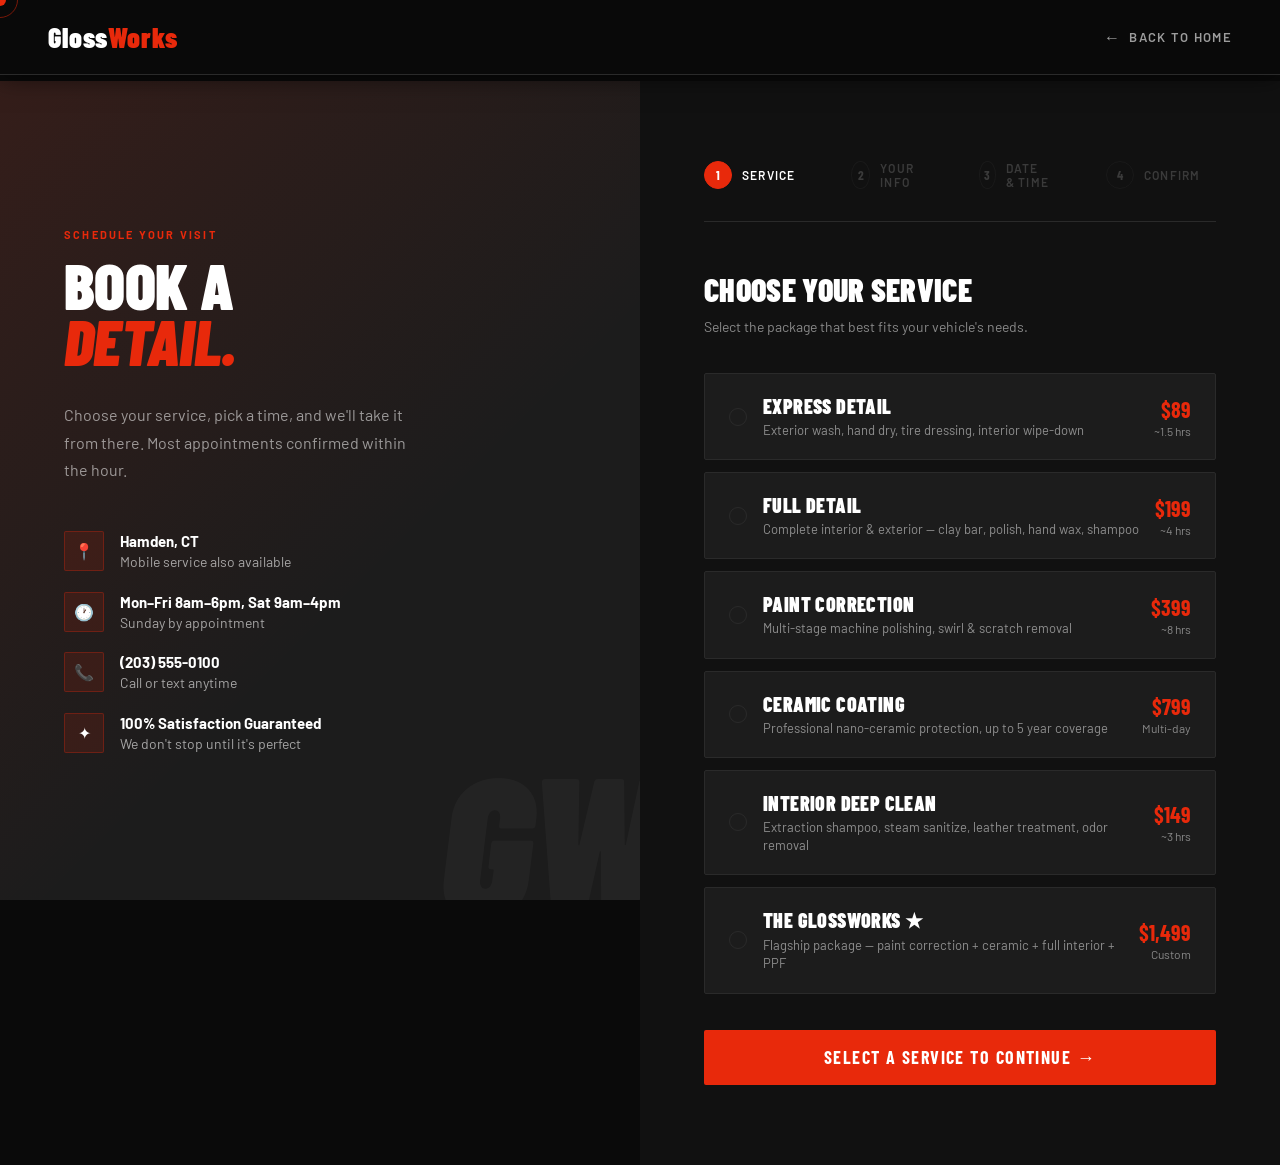
==== booking.html @ 4525acda "Add files via upload" ====
<!DOCTYPE html>
<html lang="en">
<head>
<meta charset="UTF-8">
<meta name="viewport" content="width=device-width, initial-scale=1.0">
<title>Book a Detail — GlossWorks</title>
<link href="https://fonts.googleapis.com/css2?family=Barlow+Condensed:ital,wght@0,400;0,700;0,900;1,900&family=Barlow:wght@400;500;600&display=swap" rel="stylesheet">
<style>
  *, *::before, *::after { box-sizing: border-box; margin: 0; padding: 0; }

  :root {
    --red: #E8290B;
    --red-dark: #B51F06;
    --black: #0A0A0A;
    --dark: #111111;
    --mid: #1C1C1C;
    --zinc: #2A2A2A;
    --muted: #888;
    --white: #FFFFFF;
  }

  html { scroll-behavior: smooth; }

  body {
    font-family: 'Barlow', sans-serif;
    background: var(--black);
    color: var(--white);
    overflow-x: hidden;
    cursor: none;
    min-height: 100vh;
  }

  /* Cursor */
  .cursor { width: 12px; height: 12px; background: var(--red); border-radius: 50%; position: fixed; top: 0; left: 0; pointer-events: none; z-index: 9999; transform: translate(-50%,-50%); transition: width 0.2s, height 0.2s; }
  .cursor-ring { width: 36px; height: 36px; border: 1.5px solid rgba(232,41,11,0.5); border-radius: 50%; position: fixed; top: 0; left: 0; pointer-events: none; z-index: 9998; transform: translate(-50%,-50%); transition: width 0.3s, height 0.3s, border-color 0.3s; }
  body:has(a:hover) .cursor, body:has(button:hover) .cursor, body:has(label:hover) .cursor { width: 20px; height: 20px; }
  body:has(a:hover) .cursor-ring, body:has(button:hover) .cursor-ring { width: 56px; height: 56px; border-color: var(--red); }

  /* Nav */
  nav {
    position: fixed; top: 0; left: 0; right: 0; z-index: 100;
    display: flex; align-items: center; justify-content: space-between;
    padding: 20px 48px;
    background: rgba(10,10,10,0.97);
    border-bottom: 1px solid var(--zinc);
    backdrop-filter: blur(12px);
    box-shadow: 0 2px 24px rgba(0,0,0,0.6);
  }
  .nav-logo { font-family: 'Barlow Condensed', sans-serif; font-weight: 900; font-size: 28px; text-decoration: none; color: var(--white); letter-spacing: 0.03em; }
  .nav-logo span { color: var(--red); }
  .nav-back { font-size: 13px; font-weight: 600; letter-spacing: 0.1em; text-transform: uppercase; text-decoration: none; color: rgba(255,255,255,0.6); display: flex; align-items: center; gap: 8px; transition: color 0.2s, gap 0.2s; }
  .nav-back::before { content: '←'; font-size: 16px; }
  .nav-back:hover { color: var(--white); gap: 12px; }

  /* Layout */
  .page {
    min-height: 100vh;
    display: grid;
    grid-template-columns: 1fr 1fr;
    padding-top: 81px;
  }

  /* Left panel */
  .left {
    background: var(--mid);
    padding: 80px 64px;
    display: flex; flex-direction: column; justify-content: center;
    position: sticky; top: 81px; height: calc(100vh - 81px);
    overflow: hidden;
  }
  .left-bg {
    position: absolute; inset: 0;
    background: linear-gradient(135deg, rgba(232,41,11,0.12) 0%, transparent 60%);
    pointer-events: none;
  }
  .left-watermark {
    position: absolute; bottom: -40px; right: -20px;
    font-family: 'Barlow Condensed', sans-serif;
    font-size: 200px; font-weight: 900; font-style: italic;
    color: rgba(255,255,255,0.03);
    pointer-events: none; line-height: 1; letter-spacing: -0.03em;
  }
  .eyebrow { font-size: 11px; font-weight: 700; letter-spacing: 0.2em; text-transform: uppercase; color: var(--red); margin-bottom: 16px; }
  .left h1 {
    font-family: 'Barlow Condensed', sans-serif;
    font-size: clamp(52px, 5vw, 80px);
    font-weight: 900; text-transform: uppercase;
    line-height: 0.88; letter-spacing: -0.01em;
    margin-bottom: 32px;
  }
  .left h1 em { font-style: italic; color: var(--red); display: block; }
  .left p { font-size: 16px; line-height: 1.7; color: rgba(255,255,255,0.55); max-width: 360px; margin-bottom: 48px; }

  .info-list { display: flex; flex-direction: column; gap: 20px; }
  .info-item { display: flex; align-items: center; gap: 16px; }
  .info-icon {
    width: 40px; height: 40px; flex-shrink: 0;
    background: rgba(232,41,11,0.12);
    border: 1px solid rgba(232,41,11,0.3);
    border-radius: 2px;
    display: flex; align-items: center; justify-content: center;
    font-size: 16px;
  }
  .info-text { font-size: 14px; color: rgba(255,255,255,0.6); line-height: 1.4; }
  .info-text strong { color: var(--white); display: block; font-size: 15px; }

  /* Right panel */
  .right {
    background: var(--dark);
    padding: 80px 64px;
    overflow-y: auto;
  }

  /* Steps */
  .steps {
    display: flex; gap: 0;
    margin-bottom: 48px;
    border-bottom: 1px solid var(--zinc);
    padding-bottom: 32px;
  }
  .step-tab {
    display: flex; align-items: center; gap: 10px;
    padding: 0 24px 0 0;
    cursor: none;
    opacity: 0.35;
    transition: opacity 0.3s;
  }
  .step-tab.active { opacity: 1; }
  .step-tab.done { opacity: 0.6; }
  .step-num {
    width: 28px; height: 28px;
    border-radius: 50%;
    border: 1.5px solid var(--zinc);
    display: flex; align-items: center; justify-content: center;
    font-family: 'Barlow Condensed', sans-serif;
    font-size: 13px; font-weight: 700;
    color: var(--muted);
    transition: all 0.3s;
  }
  .step-tab.active .step-num { border-color: var(--red); background: var(--red); color: var(--white); }
  .step-tab.done .step-num { border-color: #1a7a1a; background: #1a7a1a; color: var(--white); }
  .step-tab.done .step-num::after { content: '✓'; }
  .step-label { font-size: 12px; font-weight: 600; letter-spacing: 0.1em; text-transform: uppercase; color: var(--muted); }
  .step-tab.active .step-label { color: var(--white); }
  .step-divider { flex: 1; height: 1px; background: var(--zinc); align-self: center; margin: 0 16px; }

  /* Form sections */
  .form-section { display: none; animation: fadeIn 0.4s ease; }
  .form-section.active { display: block; }
  @keyframes fadeIn { from { opacity: 0; transform: translateY(12px); } to { opacity: 1; transform: translateY(0); } }

  .section-title {
    font-family: 'Barlow Condensed', sans-serif;
    font-size: 32px; font-weight: 900; text-transform: uppercase;
    letter-spacing: 0.01em; margin-bottom: 8px;
  }
  .section-subtitle { font-size: 14px; color: var(--muted); margin-bottom: 36px; line-height: 1.5; }

  /* Service cards */
  .service-options { display: flex; flex-direction: column; gap: 12px; margin-bottom: 36px; }
  .service-option { display: none; }
  .service-card {
    display: flex; align-items: center; justify-content: space-between;
    background: var(--mid);
    border: 1.5px solid var(--zinc);
    padding: 20px 24px;
    border-radius: 2px;
    cursor: none;
    transition: border-color 0.2s, background 0.2s;
    position: relative;
  }
  .service-option:checked + .service-card {
    border-color: var(--red);
    background: rgba(232,41,11,0.06);
  }
  .service-card::before {
    content: '';
    width: 18px; height: 18px;
    border: 1.5px solid var(--zinc);
    border-radius: 50%;
    flex-shrink: 0;
    margin-right: 16px;
    transition: all 0.2s;
  }
  .service-option:checked + .service-card::before {
    border-color: var(--red);
    background: var(--red);
    box-shadow: inset 0 0 0 3px var(--mid);
  }
  .service-card:hover { border-color: rgba(232,41,11,0.5); }
  .service-info { flex: 1; }
  .service-name { font-family: 'Barlow Condensed', sans-serif; font-size: 20px; font-weight: 900; text-transform: uppercase; letter-spacing: 0.02em; }
  .service-desc { font-size: 13px; color: rgba(255,255,255,0.5); margin-top: 3px; line-height: 1.4; }
  .service-meta { text-align: right; flex-shrink: 0; }
  .service-price { font-family: 'Barlow Condensed', sans-serif; font-size: 22px; font-weight: 700; color: var(--red); }
  .service-time { font-size: 12px; color: var(--muted); margin-top: 2px; }
  label { display: block; }

  /* Form fields */
  .fields { display: flex; flex-direction: column; gap: 20px; margin-bottom: 36px; }
  .field-row { display: grid; grid-template-columns: 1fr 1fr; gap: 16px; }
  .field-group { display: flex; flex-direction: column; gap: 6px; }
  .field-label { font-size: 11px; font-weight: 700; letter-spacing: 0.15em; text-transform: uppercase; color: var(--muted); }
  .field-input {
    background: var(--mid);
    border: 1px solid var(--zinc);
    color: var(--white);
    padding: 14px 18px;
    font-family: 'Barlow', sans-serif; font-size: 15px;
    border-radius: 2px; outline: none;
    transition: border-color 0.2s;
    width: 100%;
    cursor: none;
  }
  .field-input:focus { border-color: var(--red); }
  .field-input::placeholder { color: rgba(255,255,255,0.25); }
  select.field-input option { background: var(--dark); }

  /* Date grid */
  .date-grid { display: grid; grid-template-columns: repeat(4, 1fr); gap: 8px; margin-bottom: 20px; }
  .date-option { display: none; }
  .date-card {
    background: var(--mid); border: 1.5px solid var(--zinc);
    padding: 12px 8px; border-radius: 2px;
    text-align: center; cursor: none;
    transition: border-color 0.2s, background 0.2s;
  }
  .date-option:checked + .date-card { border-color: var(--red); background: rgba(232,41,11,0.08); }
  .date-card:hover { border-color: rgba(232,41,11,0.4); }
  .date-day { font-size: 11px; font-weight: 600; letter-spacing: 0.08em; text-transform: uppercase; color: var(--muted); }
  .date-num { font-family: 'Barlow Condensed', sans-serif; font-size: 28px; font-weight: 900; line-height: 1.1; }
  .date-month { font-size: 11px; color: var(--muted); }

  .time-grid { display: grid; grid-template-columns: repeat(3, 1fr); gap: 8px; margin-bottom: 36px; }
  .time-option { display: none; }
  .time-card {
    background: var(--mid); border: 1.5px solid var(--zinc);
    padding: 10px; border-radius: 2px;
    text-align: center; cursor: none;
    transition: border-color 0.2s, background 0.2s;
    font-family: 'Barlow Condensed', sans-serif;
    font-size: 17px; font-weight: 700;
    color: rgba(255,255,255,0.7);
  }
  .time-option:checked + .time-card { border-color: var(--red); background: rgba(232,41,11,0.08); color: var(--white); }
  .time-card:hover { border-color: rgba(232,41,11,0.4); }
  .time-card.unavailable { opacity: 0.25; pointer-events: none; }

  /* Summary */
  .summary-card {
    background: var(--mid); border: 1px solid var(--zinc);
    border-radius: 2px; overflow: hidden; margin-bottom: 36px;
  }
  .summary-header {
    background: var(--zinc); padding: 16px 24px;
    font-family: 'Barlow Condensed', sans-serif;
    font-size: 14px; font-weight: 700; letter-spacing: 0.12em; text-transform: uppercase;
    color: var(--muted);
  }
  .summary-rows { padding: 8px 0; }
  .summary-row {
    display: flex; justify-content: space-between; align-items: center;
    padding: 12px 24px;
    border-bottom: 1px solid rgba(255,255,255,0.04);
  }
  .summary-row:last-child { border-bottom: none; }
  .summary-key { font-size: 13px; color: var(--muted); }
  .summary-val { font-size: 14px; font-weight: 600; color: var(--white); text-align: right; }
  .summary-total { border-top: 1px solid var(--zinc) !important; }
  .summary-total .summary-key { font-weight: 700; color: var(--white); font-size: 14px; }
  .summary-total .summary-val { color: var(--red); font-family: 'Barlow Condensed', sans-serif; font-size: 24px; font-weight: 900; }

  /* Buttons */
  .btn-row { display: flex; gap: 12px; align-items: center; }
  .btn-next {
    background: var(--red); color: var(--white);
    padding: 16px 40px;
    font-family: 'Barlow Condensed', sans-serif; font-size: 18px; font-weight: 700;
    letter-spacing: 0.08em; text-transform: uppercase;
    border: none; border-radius: 2px; cursor: none;
    transition: background 0.2s, transform 0.2s;
    flex: 1;
  }
  .btn-next:hover { background: var(--red-dark); transform: translateY(-2px); }
  .btn-next:disabled { background: var(--zinc); color: var(--muted); transform: none; cursor: none; }
  .btn-prev {
    background: transparent; color: rgba(255,255,255,0.5);
    padding: 16px 24px;
    font-family: 'Barlow Condensed', sans-serif; font-size: 16px; font-weight: 700;
    letter-spacing: 0.08em; text-transform: uppercase;
    border: 1px solid var(--zinc); border-radius: 2px; cursor: none;
    transition: color 0.2s, border-color 0.2s;
  }
  .btn-prev:hover { color: var(--white); border-color: rgba(255,255,255,0.3); }

  /* Success */
  .success-screen {
    display: none; text-align: center; padding: 40px 0;
    animation: fadeIn 0.5s ease;
  }
  .success-screen.active { display: block; }
  .success-icon {
    width: 80px; height: 80px; background: rgba(26,122,26,0.15);
    border: 2px solid #1a7a1a; border-radius: 50%;
    display: flex; align-items: center; justify-content: center;
    font-size: 32px; margin: 0 auto 32px;
  }
  .success-screen h2 {
    font-family: 'Barlow Condensed', sans-serif;
    font-size: 48px; font-weight: 900; text-transform: uppercase;
    margin-bottom: 16px;
  }
  .success-screen h2 em { font-style: italic; color: var(--red); }
  .success-screen p { font-size: 16px; color: var(--muted); line-height: 1.7; max-width: 400px; margin: 0 auto 40px; }
  .btn-home { display: inline-block; background: var(--red); color: var(--white); padding: 16px 40px; font-family: 'Barlow Condensed', sans-serif; font-size: 18px; font-weight: 700; letter-spacing: 0.08em; text-transform: uppercase; text-decoration: none; border-radius: 2px; transition: background 0.2s; }
  .btn-home:hover { background: var(--red-dark); }

  /* Error hint */
  .field-error { font-size: 11px; color: var(--red); margin-top: 4px; display: none; }
  .field-group.has-error .field-input { border-color: var(--red); }
  .field-group.has-error .field-error { display: block; }

  @media (max-width: 900px) {
    .page { grid-template-columns: 1fr; }
    .left { position: relative; top: auto; height: auto; padding: 48px 24px; }
    .right { padding: 48px 24px; }
    nav { padding: 16px 24px; }
    .field-row { grid-template-columns: 1fr; }
    .date-grid { grid-template-columns: repeat(3, 1fr); }
    .steps { gap: 0; }
    .step-label { display: none; }
  }
</style>
</head>
<body>

<div class="cursor" id="cursor"></div>
<div class="cursor-ring" id="cursorRing"></div>

<nav>
  <a href="index.html" class="nav-logo">Gloss<span>Works</span></a>
  <a href="index.html" class="nav-back">Back to Home</a>
</nav>

<div class="page">

  <!-- LEFT PANEL -->
  <div class="left">
    <div class="left-bg"></div>
    <div class="left-watermark">GW</div>
    <div style="position:relative;z-index:1;">
      <div class="eyebrow">Schedule Your Visit</div>
      <h1>Book a<em>Detail.</em></h1>
      <p>Choose your service, pick a time, and we'll take it from there. Most appointments confirmed within the hour.</p>
      <div class="info-list">
        <div class="info-item">
          <div class="info-icon">📍</div>
          <div class="info-text"><strong>Hamden, CT</strong>Mobile service also available</div>
        </div>
        <div class="info-item">
          <div class="info-icon">🕐</div>
          <div class="info-text"><strong>Mon–Fri 8am–6pm, Sat 9am–4pm</strong>Sunday by appointment</div>
        </div>
        <div class="info-item">
          <div class="info-icon">📞</div>
          <div class="info-text"><strong>(203) 555-0100</strong>Call or text anytime</div>
        </div>
        <div class="info-item">
          <div class="info-icon">✦</div>
          <div class="info-text"><strong>100% Satisfaction Guaranteed</strong>We don't stop until it's perfect</div>
        </div>
      </div>
    </div>
  </div>

  <!-- RIGHT PANEL -->
  <div class="right">

    <!-- Step indicators -->
    <div class="steps">
      <div class="step-tab active" id="tab-1">
        <div class="step-num">1</div>
        <div class="step-label">Service</div>
      </div>
      <div class="step-divider"></div>
      <div class="step-tab" id="tab-2">
        <div class="step-num">2</div>
        <div class="step-label">Your Info</div>
      </div>
      <div class="step-divider"></div>
      <div class="step-tab" id="tab-3">
        <div class="step-num">3</div>
        <div class="step-label">Date & Time</div>
      </div>
      <div class="step-divider"></div>
      <div class="step-tab" id="tab-4">
        <div class="step-num">4</div>
        <div class="step-label">Confirm</div>
      </div>
    </div>

    <!-- STEP 1: Service -->
    <div class="form-section active" id="step-1">
      <div class="section-title">Choose Your Service</div>
      <div class="section-subtitle">Select the package that best fits your vehicle's needs.</div>

      <div class="service-options">
        <input type="radio" name="service" id="s1" class="service-option" value="Express Detail|$89|~1.5 hrs">
        <label for="s1"><div class="service-card"><div class="service-info"><div class="service-name">Express Detail</div><div class="service-desc">Exterior wash, hand dry, tire dressing, interior wipe-down</div></div><div class="service-meta"><div class="service-price">$89</div><div class="service-time">~1.5 hrs</div></div></div></label>

        <input type="radio" name="service" id="s2" class="service-option" value="Full Detail|$199|~4 hrs">
        <label for="s2"><div class="service-card"><div class="service-info"><div class="service-name">Full Detail</div><div class="service-desc">Complete interior & exterior — clay bar, polish, hand wax, shampoo</div></div><div class="service-meta"><div class="service-price">$199</div><div class="service-time">~4 hrs</div></div></div></label>

        <input type="radio" name="service" id="s3" class="service-option" value="Paint Correction|$399|~8 hrs">
        <label for="s3"><div class="service-card"><div class="service-info"><div class="service-name">Paint Correction</div><div class="service-desc">Multi-stage machine polishing, swirl & scratch removal</div></div><div class="service-meta"><div class="service-price">$399</div><div class="service-time">~8 hrs</div></div></div></label>

        <input type="radio" name="service" id="s4" class="service-option" value="Ceramic Coating|$799|Multi-day">
        <label for="s4"><div class="service-card"><div class="service-info"><div class="service-name">Ceramic Coating</div><div class="service-desc">Professional nano-ceramic protection, up to 5 year coverage</div></div><div class="service-meta"><div class="service-price">$799</div><div class="service-time">Multi-day</div></div></div></label>

        <input type="radio" name="service" id="s5" class="service-option" value="Interior Deep Clean|$149|~3 hrs">
        <label for="s5"><div class="service-card"><div class="service-info"><div class="service-name">Interior Deep Clean</div><div class="service-desc">Extraction shampoo, steam sanitize, leather treatment, odor removal</div></div><div class="service-meta"><div class="service-price">$149</div><div class="service-time">~3 hrs</div></div></div></label>

        <input type="radio" name="service" id="s6" class="service-option" value="The GlossWorks|$1,499|Custom">
        <label for="s6"><div class="service-card"><div class="service-info"><div class="service-name">The GlossWorks ★</div><div class="service-desc">Flagship package — paint correction + ceramic + full interior + PPF</div></div><div class="service-meta"><div class="service-price">$1,499</div><div class="service-time">Custom</div></div></div></label>
      </div>

      <div class="btn-row">
        <button class="btn-next" id="next-1" onclick="goToStep(2)">Select a Service to Continue →</button>
      </div>
    </div>

    <!-- STEP 2: Info -->
    <div class="form-section" id="step-2">
      <div class="section-title">Your Details</div>
      <div class="section-subtitle">Tell us about yourself and your vehicle.</div>

      <div class="fields">
        <div class="field-row">
          <div class="field-group" id="fg-fname">
            <div class="field-label">First Name</div>
            <input class="field-input" id="fname" type="text" placeholder="Alex" required>
            <div class="field-error">Required</div>
          </div>
          <div class="field-group" id="fg-lname">
            <div class="field-label">Last Name</div>
            <input class="field-input" id="lname" type="text" placeholder="Johnson" required>
            <div class="field-error">Required</div>
          </div>
        </div>
        <div class="field-group" id="fg-phone">
          <div class="field-label">Phone Number</div>
          <input class="field-input" id="phone" type="tel" placeholder="(203) 555-0100" required>
          <div class="field-error">Required</div>
        </div>
        <div class="field-group" id="fg-email">
          <div class="field-label">Email Address</div>
          <input class="field-input" id="email" type="email" placeholder="alex@email.com" required>
          <div class="field-error">Enter a valid email</div>
        </div>
        <div class="field-row">
          <div class="field-group" id="fg-year">
            <div class="field-label">Vehicle Year</div>
            <input class="field-input" id="veh-year" type="text" placeholder="2023" required>
            <div class="field-error">Required</div>
          </div>
          <div class="field-group">
            <div class="field-label">Make & Model</div>
            <input class="field-input" id="veh-model" type="text" placeholder="BMW M4">
          </div>
        </div>
        <div class="field-row">
          <div class="field-group">
            <div class="field-label">Color</div>
            <input class="field-input" id="veh-color" type="text" placeholder="Carbon Black">
          </div>
          <div class="field-group">
            <div class="field-label">Service Location</div>
            <select class="field-input" id="location">
              <option value="shop">Drop off at shop</option>
              <option value="mobile">Mobile — come to me</option>
            </select>
          </div>
        </div>
        <div class="field-group">
          <div class="field-label">Notes (Optional)</div>
          <textarea class="field-input" id="notes" rows="3" placeholder="Any concerns, specific areas to focus on, or questions..."></textarea>
        </div>
      </div>

      <div class="btn-row">
        <button class="btn-prev" onclick="goToStep(1)">← Back</button>
        <button class="btn-next" onclick="validateStep2()">Next: Pick a Date →</button>
      </div>
    </div>

    <!-- STEP 3: Date & Time -->
    <div class="form-section" id="step-3">
      <div class="section-title">Pick a Date</div>
      <div class="section-subtitle">Next available slots — tap to select.</div>

      <div class="date-grid" id="date-grid"></div>

      <div class="section-title" style="font-size:22px;margin-bottom:8px;margin-top:8px;">Pick a Time</div>
      <div class="time-grid">
        <input type="radio" name="time" id="t1" class="time-option" value="8:00 AM">
        <label for="t1"><div class="time-card">8:00 AM</div></label>
        <input type="radio" name="time" id="t2" class="time-option" value="9:30 AM">
        <label for="t2"><div class="time-card">9:30 AM</div></label>
        <input type="radio" name="time" id="t3" class="time-option" value="11:00 AM">
        <label for="t3"><div class="time-card">11:00 AM</div></label>
        <input type="radio" name="time" id="t4" class="time-option" value="12:30 PM">
        <label for="t4"><div class="time-card unavailable">12:30 PM</div></label>
        <input type="radio" name="time" id="t5" class="time-option" value="2:00 PM">
        <label for="t5"><div class="time-card">2:00 PM</div></label>
        <input type="radio" name="time" id="t6" class="time-option" value="3:30 PM">
        <label for="t6"><div class="time-card">3:30 PM</div></label>
      </div>

      <div class="btn-row">
        <button class="btn-prev" onclick="goToStep(2)">← Back</button>
        <button class="btn-next" onclick="validateStep3()">Review Booking →</button>
      </div>
    </div>

    <!-- STEP 4: Confirm -->
    <div class="form-section" id="step-4">
      <div class="section-title">Confirm Booking</div>
      <div class="section-subtitle">Review your details before submitting.</div>

      <div class="summary-card">
        <div class="summary-header">Booking Summary</div>
        <div class="summary-rows" id="summary-rows"></div>
      </div>

      <div class="btn-row">
        <button class="btn-prev" onclick="goToStep(3)">← Back</button>
        <button class="btn-next" onclick="submitBooking()">Confirm & Book →</button>
      </div>
    </div>

    <!-- SUCCESS -->
    <div class="success-screen" id="success">
      <div class="success-icon">✓</div>
      <h2>You're<em>Booked!</em></h2>
      <p>We've received your request and will confirm your appointment via text and email within the hour. See you soon.</p>
      <a href="index.html" class="btn-home">← Back to GlossWorks</a>
    </div>

  </div>
</div>

<script>
  // Cursor
  const cursor = document.getElementById('cursor');
  const ring = document.getElementById('cursorRing');
  let mx=0,my=0,rx=0,ry=0;
  document.addEventListener('mousemove', e => { mx=e.clientX; my=e.clientY; cursor.style.left=mx+'px'; cursor.style.top=my+'px'; });
  (function animateRing(){ rx+=(mx-rx)*0.15; ry+=(my-ry)*0.15; ring.style.left=rx+'px'; ring.style.top=ry+'px'; requestAnimationFrame(animateRing); })();

  // Generate date options
  function buildDates() {
    const grid = document.getElementById('date-grid');
    const days = ['Sun','Mon','Tue','Wed','Thu','Fri','Sat'];
    const months = ['Jan','Feb','Mar','Apr','May','Jun','Jul','Aug','Sep','Oct','Nov','Dec'];
    const today = new Date();
    grid.innerHTML = '';
    let count = 0, offset = 1;
    while (count < 8) {
      const d = new Date(today);
      d.setDate(today.getDate() + offset);
      offset++;
      if (d.getDay() === 0) continue; // skip Sundays
      const id = 'date-' + count;
      const val = `${days[d.getDay()]}, ${months[d.getMonth()]} ${d.getDate()}`;
      grid.innerHTML += `
        <input type="radio" name="date" id="${id}" class="date-option" value="${val}">
        <label for="${id}"><div class="date-card">
          <div class="date-day">${days[d.getDay()]}</div>
          <div class="date-num">${d.getDate()}</div>
          <div class="date-month">${months[d.getMonth()]}</div>
        </div></label>`;
      count++;
    }
  }
  buildDates();

  // Step nav
  let currentStep = 1;
  function goToStep(n) {
    document.getElementById('step-' + currentStep).classList.remove('active');
    document.getElementById('tab-' + currentStep).classList.remove('active');
    if (n > currentStep) document.getElementById('tab-' + currentStep).classList.add('done');
    else document.getElementById('tab-' + (currentStep)).classList.remove('done');

    currentStep = n;
    document.getElementById('step-' + n).classList.add('active');
    document.getElementById('tab-' + n).classList.add('active');
    document.querySelector('.right').scrollTo({ top: 0, behavior: 'smooth' });

    if (n === 4) buildSummary();
  }

  // Step 1 validation — enable button only when service selected
  document.querySelectorAll('input[name="service"]').forEach(r => {
    r.addEventListener('change', () => {
      const btn = document.getElementById('next-1');
      btn.textContent = 'Next: Your Details →';
    });
  });

  function goToStep2() {
    if (!document.querySelector('input[name="service"]:checked')) {
      alert('Please select a service first.');
      return;
    }
    goToStep(2);
  }
  document.getElementById('next-1').onclick = goToStep2;

  // Step 2 validation
  function validateStep2() {
    let valid = true;
    const checks = [
      { id: 'fname', fg: 'fg-fname', test: v => v.trim().length > 0 },
      { id: 'lname', fg: 'fg-lname', test: v => v.trim().length > 0 },
      { id: 'phone', fg: 'fg-phone', test: v => v.trim().length > 6 },
      { id: 'email', fg: 'fg-email', test: v => /\S+@\S+\.\S+/.test(v) },
      { id: 'veh-year', fg: 'fg-year', test: v => v.trim().length > 0 },
    ];
    checks.forEach(({ id, fg, test }) => {
      const el = document.getElementById(id);
      const fg_el = document.getElementById(fg);
      if (!test(el.value)) { fg_el.classList.add('has-error'); valid = false; }
      else { fg_el.classList.remove('has-error'); }
    });
    if (valid) goToStep(3);
  }

  // Step 3 validation
  function validateStep3() {
    const date = document.querySelector('input[name="date"]:checked');
    const time = document.querySelector('input[name="time"]:checked');
    if (!date) { alert('Please select a date.'); return; }
    if (!time) { alert('Please select a time.'); return; }
    goToStep(4);
  }

  // Build summary
  function buildSummary() {
    const svc = document.querySelector('input[name="service"]:checked');
    const svcParts = svc ? svc.value.split('|') : ['—','—','—'];
    const date = document.querySelector('input[name="date"]:checked');
    const time = document.querySelector('input[name="time"]:checked');
    const loc = document.getElementById('location');

    const rows = [
      ['Service', svcParts[0]],
      ['Estimated Price', svcParts[1]],
      ['Duration', svcParts[2]],
      ['Name', `${document.getElementById('fname').value} ${document.getElementById('lname').value}`],
      ['Vehicle', `${document.getElementById('veh-year').value} ${document.getElementById('veh-model').value} ${document.getElementById('veh-color').value}`.trim()],
      ['Date', date ? date.value : '—'],
      ['Time', time ? time.value : '—'],
      ['Location', loc.options[loc.selectedIndex].text],
    ];

    document.getElementById('summary-rows').innerHTML = rows.map((r, i) =>
      `<div class="summary-row${i === rows.length-1 ? '' : ''}">
        <span class="summary-key">${r[0]}</span>
        <span class="summary-val">${r[1]}</span>
      </div>`
    ).join('') + `<div class="summary-row summary-total">
        <span class="summary-key">Starting From</span>
        <span class="summary-val">${svcParts[1]}</span>
      </div>`;
  }

  // Submit
  function submitBooking() {
    document.getElementById('step-4').classList.remove('active');
    document.getElementById('tab-4').classList.add('done');
    document.getElementById('success').classList.add('active');
    document.querySelector('.right').scrollTo({ top: 0, behavior: 'smooth' });
  }
</script>
</body>
</html>
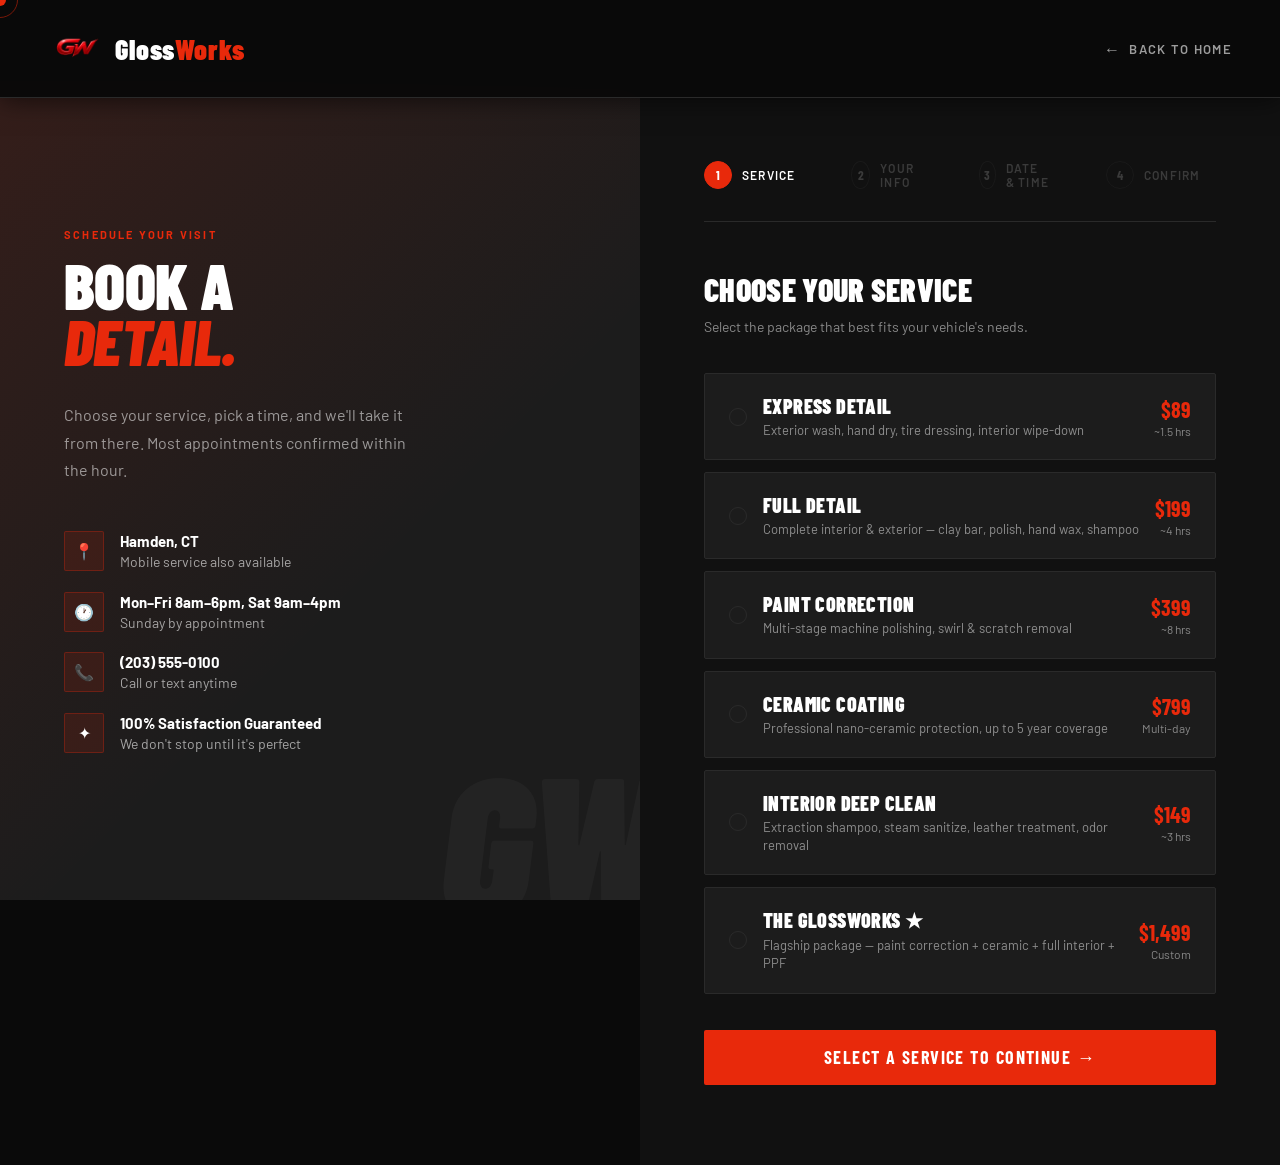
==== commit 432f87fe: "Add files via upload" ====
--- a/booking.html
+++ b/booking.html
@@ -5,332 +5,7 @@
 <meta name="viewport" content="width=device-width, initial-scale=1.0">
 <title>Book a Detail — GlossWorks</title>
 <link href="https://fonts.googleapis.com/css2?family=Barlow+Condensed:ital,wght@0,400;0,700;0,900;1,900&family=Barlow:wght@400;500;600&display=swap" rel="stylesheet">
-<style>
-  *, *::before, *::after { box-sizing: border-box; margin: 0; padding: 0; }
-
-  :root {
-    --red: #E8290B;
-    --red-dark: #B51F06;
-    --black: #0A0A0A;
-    --dark: #111111;
-    --mid: #1C1C1C;
-    --zinc: #2A2A2A;
-    --muted: #888;
-    --white: #FFFFFF;
-  }
-
-  html { scroll-behavior: smooth; }
-
-  body {
-    font-family: 'Barlow', sans-serif;
-    background: var(--black);
-    color: var(--white);
-    overflow-x: hidden;
-    cursor: none;
-    min-height: 100vh;
-  }
-
-  /* Cursor */
-  .cursor { width: 12px; height: 12px; background: var(--red); border-radius: 50%; position: fixed; top: 0; left: 0; pointer-events: none; z-index: 9999; transform: translate(-50%,-50%); transition: width 0.2s, height 0.2s; }
-  .cursor-ring { width: 36px; height: 36px; border: 1.5px solid rgba(232,41,11,0.5); border-radius: 50%; position: fixed; top: 0; left: 0; pointer-events: none; z-index: 9998; transform: translate(-50%,-50%); transition: width 0.3s, height 0.3s, border-color 0.3s; }
-  body:has(a:hover) .cursor, body:has(button:hover) .cursor, body:has(label:hover) .cursor { width: 20px; height: 20px; }
-  body:has(a:hover) .cursor-ring, body:has(button:hover) .cursor-ring { width: 56px; height: 56px; border-color: var(--red); }
-
-  /* Nav */
-  nav {
-    position: fixed; top: 0; left: 0; right: 0; z-index: 100;
-    display: flex; align-items: center; justify-content: space-between;
-    padding: 20px 48px;
-    background: rgba(10,10,10,0.97);
-    border-bottom: 1px solid var(--zinc);
-    backdrop-filter: blur(12px);
-    box-shadow: 0 2px 24px rgba(0,0,0,0.6);
-  }
-  .nav-logo { font-family: 'Barlow Condensed', sans-serif; font-weight: 900; font-size: 28px; text-decoration: none; color: var(--white); letter-spacing: 0.03em; }
-  .nav-logo span { color: var(--red); }
-  .nav-back { font-size: 13px; font-weight: 600; letter-spacing: 0.1em; text-transform: uppercase; text-decoration: none; color: rgba(255,255,255,0.6); display: flex; align-items: center; gap: 8px; transition: color 0.2s, gap 0.2s; }
-  .nav-back::before { content: '←'; font-size: 16px; }
-  .nav-back:hover { color: var(--white); gap: 12px; }
-
-  /* Layout */
-  .page {
-    min-height: 100vh;
-    display: grid;
-    grid-template-columns: 1fr 1fr;
-    padding-top: 81px;
-  }
-
-  /* Left panel */
-  .left {
-    background: var(--mid);
-    padding: 80px 64px;
-    display: flex; flex-direction: column; justify-content: center;
-    position: sticky; top: 81px; height: calc(100vh - 81px);
-    overflow: hidden;
-  }
-  .left-bg {
-    position: absolute; inset: 0;
-    background: linear-gradient(135deg, rgba(232,41,11,0.12) 0%, transparent 60%);
-    pointer-events: none;
-  }
-  .left-watermark {
-    position: absolute; bottom: -40px; right: -20px;
-    font-family: 'Barlow Condensed', sans-serif;
-    font-size: 200px; font-weight: 900; font-style: italic;
-    color: rgba(255,255,255,0.03);
-    pointer-events: none; line-height: 1; letter-spacing: -0.03em;
-  }
-  .eyebrow { font-size: 11px; font-weight: 700; letter-spacing: 0.2em; text-transform: uppercase; color: var(--red); margin-bottom: 16px; }
-  .left h1 {
-    font-family: 'Barlow Condensed', sans-serif;
-    font-size: clamp(52px, 5vw, 80px);
-    font-weight: 900; text-transform: uppercase;
-    line-height: 0.88; letter-spacing: -0.01em;
-    margin-bottom: 32px;
-  }
-  .left h1 em { font-style: italic; color: var(--red); display: block; }
-  .left p { font-size: 16px; line-height: 1.7; color: rgba(255,255,255,0.55); max-width: 360px; margin-bottom: 48px; }
-
-  .info-list { display: flex; flex-direction: column; gap: 20px; }
-  .info-item { display: flex; align-items: center; gap: 16px; }
-  .info-icon {
-    width: 40px; height: 40px; flex-shrink: 0;
-    background: rgba(232,41,11,0.12);
-    border: 1px solid rgba(232,41,11,0.3);
-    border-radius: 2px;
-    display: flex; align-items: center; justify-content: center;
-    font-size: 16px;
-  }
-  .info-text { font-size: 14px; color: rgba(255,255,255,0.6); line-height: 1.4; }
-  .info-text strong { color: var(--white); display: block; font-size: 15px; }
-
-  /* Right panel */
-  .right {
-    background: var(--dark);
-    padding: 80px 64px;
-    overflow-y: auto;
-  }
-
-  /* Steps */
-  .steps {
-    display: flex; gap: 0;
-    margin-bottom: 48px;
-    border-bottom: 1px solid var(--zinc);
-    padding-bottom: 32px;
-  }
-  .step-tab {
-    display: flex; align-items: center; gap: 10px;
-    padding: 0 24px 0 0;
-    cursor: none;
-    opacity: 0.35;
-    transition: opacity 0.3s;
-  }
-  .step-tab.active { opacity: 1; }
-  .step-tab.done { opacity: 0.6; }
-  .step-num {
-    width: 28px; height: 28px;
-    border-radius: 50%;
-    border: 1.5px solid var(--zinc);
-    display: flex; align-items: center; justify-content: center;
-    font-family: 'Barlow Condensed', sans-serif;
-    font-size: 13px; font-weight: 700;
-    color: var(--muted);
-    transition: all 0.3s;
-  }
-  .step-tab.active .step-num { border-color: var(--red); background: var(--red); color: var(--white); }
-  .step-tab.done .step-num { border-color: #1a7a1a; background: #1a7a1a; color: var(--white); }
-  .step-tab.done .step-num::after { content: '✓'; }
-  .step-label { font-size: 12px; font-weight: 600; letter-spacing: 0.1em; text-transform: uppercase; color: var(--muted); }
-  .step-tab.active .step-label { color: var(--white); }
-  .step-divider { flex: 1; height: 1px; background: var(--zinc); align-self: center; margin: 0 16px; }
-
-  /* Form sections */
-  .form-section { display: none; animation: fadeIn 0.4s ease; }
-  .form-section.active { display: block; }
-  @keyframes fadeIn { from { opacity: 0; transform: translateY(12px); } to { opacity: 1; transform: translateY(0); } }
-
-  .section-title {
-    font-family: 'Barlow Condensed', sans-serif;
-    font-size: 32px; font-weight: 900; text-transform: uppercase;
-    letter-spacing: 0.01em; margin-bottom: 8px;
-  }
-  .section-subtitle { font-size: 14px; color: var(--muted); margin-bottom: 36px; line-height: 1.5; }
-
-  /* Service cards */
-  .service-options { display: flex; flex-direction: column; gap: 12px; margin-bottom: 36px; }
-  .service-option { display: none; }
-  .service-card {
-    display: flex; align-items: center; justify-content: space-between;
-    background: var(--mid);
-    border: 1.5px solid var(--zinc);
-    padding: 20px 24px;
-    border-radius: 2px;
-    cursor: none;
-    transition: border-color 0.2s, background 0.2s;
-    position: relative;
-  }
-  .service-option:checked + .service-card {
-    border-color: var(--red);
-    background: rgba(232,41,11,0.06);
-  }
-  .service-card::before {
-    content: '';
-    width: 18px; height: 18px;
-    border: 1.5px solid var(--zinc);
-    border-radius: 50%;
-    flex-shrink: 0;
-    margin-right: 16px;
-    transition: all 0.2s;
-  }
-  .service-option:checked + .service-card::before {
-    border-color: var(--red);
-    background: var(--red);
-    box-shadow: inset 0 0 0 3px var(--mid);
-  }
-  .service-card:hover { border-color: rgba(232,41,11,0.5); }
-  .service-info { flex: 1; }
-  .service-name { font-family: 'Barlow Condensed', sans-serif; font-size: 20px; font-weight: 900; text-transform: uppercase; letter-spacing: 0.02em; }
-  .service-desc { font-size: 13px; color: rgba(255,255,255,0.5); margin-top: 3px; line-height: 1.4; }
-  .service-meta { text-align: right; flex-shrink: 0; }
-  .service-price { font-family: 'Barlow Condensed', sans-serif; font-size: 22px; font-weight: 700; color: var(--red); }
-  .service-time { font-size: 12px; color: var(--muted); margin-top: 2px; }
-  label { display: block; }
-
-  /* Form fields */
-  .fields { display: flex; flex-direction: column; gap: 20px; margin-bottom: 36px; }
-  .field-row { display: grid; grid-template-columns: 1fr 1fr; gap: 16px; }
-  .field-group { display: flex; flex-direction: column; gap: 6px; }
-  .field-label { font-size: 11px; font-weight: 700; letter-spacing: 0.15em; text-transform: uppercase; color: var(--muted); }
-  .field-input {
-    background: var(--mid);
-    border: 1px solid var(--zinc);
-    color: var(--white);
-    padding: 14px 18px;
-    font-family: 'Barlow', sans-serif; font-size: 15px;
-    border-radius: 2px; outline: none;
-    transition: border-color 0.2s;
-    width: 100%;
-    cursor: none;
-  }
-  .field-input:focus { border-color: var(--red); }
-  .field-input::placeholder { color: rgba(255,255,255,0.25); }
-  select.field-input option { background: var(--dark); }
-
-  /* Date grid */
-  .date-grid { display: grid; grid-template-columns: repeat(4, 1fr); gap: 8px; margin-bottom: 20px; }
-  .date-option { display: none; }
-  .date-card {
-    background: var(--mid); border: 1.5px solid var(--zinc);
-    padding: 12px 8px; border-radius: 2px;
-    text-align: center; cursor: none;
-    transition: border-color 0.2s, background 0.2s;
-  }
-  .date-option:checked + .date-card { border-color: var(--red); background: rgba(232,41,11,0.08); }
-  .date-card:hover { border-color: rgba(232,41,11,0.4); }
-  .date-day { font-size: 11px; font-weight: 600; letter-spacing: 0.08em; text-transform: uppercase; color: var(--muted); }
-  .date-num { font-family: 'Barlow Condensed', sans-serif; font-size: 28px; font-weight: 900; line-height: 1.1; }
-  .date-month { font-size: 11px; color: var(--muted); }
-
-  .time-grid { display: grid; grid-template-columns: repeat(3, 1fr); gap: 8px; margin-bottom: 36px; }
-  .time-option { display: none; }
-  .time-card {
-    background: var(--mid); border: 1.5px solid var(--zinc);
-    padding: 10px; border-radius: 2px;
-    text-align: center; cursor: none;
-    transition: border-color 0.2s, background 0.2s;
-    font-family: 'Barlow Condensed', sans-serif;
-    font-size: 17px; font-weight: 700;
-    color: rgba(255,255,255,0.7);
-  }
-  .time-option:checked + .time-card { border-color: var(--red); background: rgba(232,41,11,0.08); color: var(--white); }
-  .time-card:hover { border-color: rgba(232,41,11,0.4); }
-  .time-card.unavailable { opacity: 0.25; pointer-events: none; }
-
-  /* Summary */
-  .summary-card {
-    background: var(--mid); border: 1px solid var(--zinc);
-    border-radius: 2px; overflow: hidden; margin-bottom: 36px;
-  }
-  .summary-header {
-    background: var(--zinc); padding: 16px 24px;
-    font-family: 'Barlow Condensed', sans-serif;
-    font-size: 14px; font-weight: 700; letter-spacing: 0.12em; text-transform: uppercase;
-    color: var(--muted);
-  }
-  .summary-rows { padding: 8px 0; }
-  .summary-row {
-    display: flex; justify-content: space-between; align-items: center;
-    padding: 12px 24px;
-    border-bottom: 1px solid rgba(255,255,255,0.04);
-  }
-  .summary-row:last-child { border-bottom: none; }
-  .summary-key { font-size: 13px; color: var(--muted); }
-  .summary-val { font-size: 14px; font-weight: 600; color: var(--white); text-align: right; }
-  .summary-total { border-top: 1px solid var(--zinc) !important; }
-  .summary-total .summary-key { font-weight: 700; color: var(--white); font-size: 14px; }
-  .summary-total .summary-val { color: var(--red); font-family: 'Barlow Condensed', sans-serif; font-size: 24px; font-weight: 900; }
-
-  /* Buttons */
-  .btn-row { display: flex; gap: 12px; align-items: center; }
-  .btn-next {
-    background: var(--red); color: var(--white);
-    padding: 16px 40px;
-    font-family: 'Barlow Condensed', sans-serif; font-size: 18px; font-weight: 700;
-    letter-spacing: 0.08em; text-transform: uppercase;
-    border: none; border-radius: 2px; cursor: none;
-    transition: background 0.2s, transform 0.2s;
-    flex: 1;
-  }
-  .btn-next:hover { background: var(--red-dark); transform: translateY(-2px); }
-  .btn-next:disabled { background: var(--zinc); color: var(--muted); transform: none; cursor: none; }
-  .btn-prev {
-    background: transparent; color: rgba(255,255,255,0.5);
-    padding: 16px 24px;
-    font-family: 'Barlow Condensed', sans-serif; font-size: 16px; font-weight: 700;
-    letter-spacing: 0.08em; text-transform: uppercase;
-    border: 1px solid var(--zinc); border-radius: 2px; cursor: none;
-    transition: color 0.2s, border-color 0.2s;
-  }
-  .btn-prev:hover { color: var(--white); border-color: rgba(255,255,255,0.3); }
-
-  /* Success */
-  .success-screen {
-    display: none; text-align: center; padding: 40px 0;
-    animation: fadeIn 0.5s ease;
-  }
-  .success-screen.active { display: block; }
-  .success-icon {
-    width: 80px; height: 80px; background: rgba(26,122,26,0.15);
-    border: 2px solid #1a7a1a; border-radius: 50%;
-    display: flex; align-items: center; justify-content: center;
-    font-size: 32px; margin: 0 auto 32px;
-  }
-  .success-screen h2 {
-    font-family: 'Barlow Condensed', sans-serif;
-    font-size: 48px; font-weight: 900; text-transform: uppercase;
-    margin-bottom: 16px;
-  }
-  .success-screen h2 em { font-style: italic; color: var(--red); }
-  .success-screen p { font-size: 16px; color: var(--muted); line-height: 1.7; max-width: 400px; margin: 0 auto 40px; }
-  .btn-home { display: inline-block; background: var(--red); color: var(--white); padding: 16px 40px; font-family: 'Barlow Condensed', sans-serif; font-size: 18px; font-weight: 700; letter-spacing: 0.08em; text-transform: uppercase; text-decoration: none; border-radius: 2px; transition: background 0.2s; }
-  .btn-home:hover { background: var(--red-dark); }
-
-  /* Error hint */
-  .field-error { font-size: 11px; color: var(--red); margin-top: 4px; display: none; }
-  .field-group.has-error .field-input { border-color: var(--red); }
-  .field-group.has-error .field-error { display: block; }
-
-  @media (max-width: 900px) {
-    .page { grid-template-columns: 1fr; }
-    .left { position: relative; top: auto; height: auto; padding: 48px 24px; }
-    .right { padding: 48px 24px; }
-    nav { padding: 16px 24px; }
-    .field-row { grid-template-columns: 1fr; }
-    .date-grid { grid-template-columns: repeat(3, 1fr); }
-    .steps { gap: 0; }
-    .step-label { display: none; }
-  }
-</style>
+  <link rel="stylesheet" href="css/booking.css">
 </head>
 <body>
 
@@ -338,7 +13,10 @@
 <div class="cursor-ring" id="cursorRing"></div>
 
 <nav>
-  <a href="index.html" class="nav-logo">Gloss<span>Works</span></a>
+  <a href="index.html" class="nav-logo" style="display:flex;align-items:center;gap:10px;text-decoration:none;">
+  <img src="logo.png" alt="GW" style="height:57px;width:auto;display:block;">
+  <span style="font-family:'Barlow Condensed',sans-serif;font-weight:900;font-size:28px;letter-spacing:0.03em;color:#ffffff;">Gloss<span style="color:#E8290B;">Works</span></span>
+</a>
   <a href="index.html" class="nav-back">Back to Home</a>
 </nav>
 
@@ -549,139 +227,6 @@
   </div>
 </div>
 
-<script>
-  // Cursor
-  const cursor = document.getElementById('cursor');
-  const ring = document.getElementById('cursorRing');
-  let mx=0,my=0,rx=0,ry=0;
-  document.addEventListener('mousemove', e => { mx=e.clientX; my=e.clientY; cursor.style.left=mx+'px'; cursor.style.top=my+'px'; });
-  (function animateRing(){ rx+=(mx-rx)*0.15; ry+=(my-ry)*0.15; ring.style.left=rx+'px'; ring.style.top=ry+'px'; requestAnimationFrame(animateRing); })();
-
-  // Generate date options
-  function buildDates() {
-    const grid = document.getElementById('date-grid');
-    const days = ['Sun','Mon','Tue','Wed','Thu','Fri','Sat'];
-    const months = ['Jan','Feb','Mar','Apr','May','Jun','Jul','Aug','Sep','Oct','Nov','Dec'];
-    const today = new Date();
-    grid.innerHTML = '';
-    let count = 0, offset = 1;
-    while (count < 8) {
-      const d = new Date(today);
-      d.setDate(today.getDate() + offset);
-      offset++;
-      if (d.getDay() === 0) continue; // skip Sundays
-      const id = 'date-' + count;
-      const val = `${days[d.getDay()]}, ${months[d.getMonth()]} ${d.getDate()}`;
-      grid.innerHTML += `
-        <input type="radio" name="date" id="${id}" class="date-option" value="${val}">
-        <label for="${id}"><div class="date-card">
-          <div class="date-day">${days[d.getDay()]}</div>
-          <div class="date-num">${d.getDate()}</div>
-          <div class="date-month">${months[d.getMonth()]}</div>
-        </div></label>`;
-      count++;
-    }
-  }
-  buildDates();
-
-  // Step nav
-  let currentStep = 1;
-  function goToStep(n) {
-    document.getElementById('step-' + currentStep).classList.remove('active');
-    document.getElementById('tab-' + currentStep).classList.remove('active');
-    if (n > currentStep) document.getElementById('tab-' + currentStep).classList.add('done');
-    else document.getElementById('tab-' + (currentStep)).classList.remove('done');
-
-    currentStep = n;
-    document.getElementById('step-' + n).classList.add('active');
-    document.getElementById('tab-' + n).classList.add('active');
-    document.querySelector('.right').scrollTo({ top: 0, behavior: 'smooth' });
-
-    if (n === 4) buildSummary();
-  }
-
-  // Step 1 validation — enable button only when service selected
-  document.querySelectorAll('input[name="service"]').forEach(r => {
-    r.addEventListener('change', () => {
-      const btn = document.getElementById('next-1');
-      btn.textContent = 'Next: Your Details →';
-    });
-  });
-
-  function goToStep2() {
-    if (!document.querySelector('input[name="service"]:checked')) {
-      alert('Please select a service first.');
-      return;
-    }
-    goToStep(2);
-  }
-  document.getElementById('next-1').onclick = goToStep2;
-
-  // Step 2 validation
-  function validateStep2() {
-    let valid = true;
-    const checks = [
-      { id: 'fname', fg: 'fg-fname', test: v => v.trim().length > 0 },
-      { id: 'lname', fg: 'fg-lname', test: v => v.trim().length > 0 },
-      { id: 'phone', fg: 'fg-phone', test: v => v.trim().length > 6 },
-      { id: 'email', fg: 'fg-email', test: v => /\S+@\S+\.\S+/.test(v) },
-      { id: 'veh-year', fg: 'fg-year', test: v => v.trim().length > 0 },
-    ];
-    checks.forEach(({ id, fg, test }) => {
-      const el = document.getElementById(id);
-      const fg_el = document.getElementById(fg);
-      if (!test(el.value)) { fg_el.classList.add('has-error'); valid = false; }
-      else { fg_el.classList.remove('has-error'); }
-    });
-    if (valid) goToStep(3);
-  }
-
-  // Step 3 validation
-  function validateStep3() {
-    const date = document.querySelector('input[name="date"]:checked');
-    const time = document.querySelector('input[name="time"]:checked');
-    if (!date) { alert('Please select a date.'); return; }
-    if (!time) { alert('Please select a time.'); return; }
-    goToStep(4);
-  }
-
-  // Build summary
-  function buildSummary() {
-    const svc = document.querySelector('input[name="service"]:checked');
-    const svcParts = svc ? svc.value.split('|') : ['—','—','—'];
-    const date = document.querySelector('input[name="date"]:checked');
-    const time = document.querySelector('input[name="time"]:checked');
-    const loc = document.getElementById('location');
-
-    const rows = [
-      ['Service', svcParts[0]],
-      ['Estimated Price', svcParts[1]],
-      ['Duration', svcParts[2]],
-      ['Name', `${document.getElementById('fname').value} ${document.getElementById('lname').value}`],
-      ['Vehicle', `${document.getElementById('veh-year').value} ${document.getElementById('veh-model').value} ${document.getElementById('veh-color').value}`.trim()],
-      ['Date', date ? date.value : '—'],
-      ['Time', time ? time.value : '—'],
-      ['Location', loc.options[loc.selectedIndex].text],
-    ];
-
-    document.getElementById('summary-rows').innerHTML = rows.map((r, i) =>
-      `<div class="summary-row${i === rows.length-1 ? '' : ''}">
-        <span class="summary-key">${r[0]}</span>
-        <span class="summary-val">${r[1]}</span>
-      </div>`
-    ).join('') + `<div class="summary-row summary-total">
-        <span class="summary-key">Starting From</span>
-        <span class="summary-val">${svcParts[1]}</span>
-      </div>`;
-  }
-
-  // Submit
-  function submitBooking() {
-    document.getElementById('step-4').classList.remove('active');
-    document.getElementById('tab-4').classList.add('done');
-    document.getElementById('success').classList.add('active');
-    document.querySelector('.right').scrollTo({ top: 0, behavior: 'smooth' });
-  }
-</script>
+<script src="js/booking.js"></script>
 </body>
 </html>
--- a/css/booking.css
+++ b/css/booking.css
@@ -0,0 +1,326 @@
+/* GlossWorks — Booking Page Styles */
+
+*, *::before, *::after { box-sizing: border-box; margin: 0; padding: 0; }
+
+  :root {
+    --red: #E8290B;
+    --red-dark: #B51F06;
+    --black: #0A0A0A;
+    --dark: #111111;
+    --mid: #1C1C1C;
+    --zinc: #2A2A2A;
+    --muted: #888;
+    --white: #FFFFFF;
+  }
+
+  html { scroll-behavior: smooth; }
+
+  body {
+    font-family: 'Barlow', sans-serif;
+    background: var(--black);
+    color: var(--white);
+    overflow-x: hidden;
+    cursor: none;
+    min-height: 100vh;
+  }
+
+  /* Cursor */
+  .cursor { width: 12px; height: 12px; background: var(--red); border-radius: 50%; position: fixed; top: 0; left: 0; pointer-events: none; z-index: 9999; transform: translate(-50%,-50%); transition: width 0.2s, height 0.2s; }
+  .cursor-ring { width: 36px; height: 36px; border: 1.5px solid rgba(232,41,11,0.5); border-radius: 50%; position: fixed; top: 0; left: 0; pointer-events: none; z-index: 9998; transform: translate(-50%,-50%); transition: width 0.3s, height 0.3s, border-color 0.3s; }
+  body:has(a:hover) .cursor, body:has(button:hover) .cursor, body:has(label:hover) .cursor { width: 20px; height: 20px; }
+  body:has(a:hover) .cursor-ring, body:has(button:hover) .cursor-ring { width: 56px; height: 56px; border-color: var(--red); }
+
+  /* Nav */
+  nav {
+    position: fixed; top: 0; left: 0; right: 0; z-index: 100;
+    display: flex; align-items: center; justify-content: space-between;
+    padding: 20px 48px;
+    background: rgba(10,10,10,0.97);
+    border-bottom: 1px solid var(--zinc);
+    backdrop-filter: blur(12px);
+    box-shadow: 0 2px 24px rgba(0,0,0,0.6);
+  }
+  .nav-logo { font-family: 'Barlow Condensed', sans-serif; font-weight: 900; font-size: 28px; text-decoration: none; color: var(--white); letter-spacing: 0.03em; }
+  .nav-logo span { color: var(--red); }
+  .nav-back { font-size: 13px; font-weight: 600; letter-spacing: 0.1em; text-transform: uppercase; text-decoration: none; color: rgba(255,255,255,0.6); display: flex; align-items: center; gap: 8px; transition: color 0.2s, gap 0.2s; }
+  .nav-back::before { content: '←'; font-size: 16px; }
+  .nav-back:hover { color: var(--white); gap: 12px; }
+
+  /* Layout */
+  .page {
+    min-height: 100vh;
+    display: grid;
+    grid-template-columns: 1fr 1fr;
+    padding-top: 81px;
+  }
+
+  /* Left panel */
+  .left {
+    background: var(--mid);
+    padding: 80px 64px;
+    display: flex; flex-direction: column; justify-content: center;
+    position: sticky; top: 81px; height: calc(100vh - 81px);
+    overflow: hidden;
+  }
+  .left-bg {
+    position: absolute; inset: 0;
+    background: linear-gradient(135deg, rgba(232,41,11,0.12) 0%, transparent 60%);
+    pointer-events: none;
+  }
+  .left-watermark {
+    position: absolute; bottom: -40px; right: -20px;
+    font-family: 'Barlow Condensed', sans-serif;
+    font-size: 200px; font-weight: 900; font-style: italic;
+    color: rgba(255,255,255,0.03);
+    pointer-events: none; line-height: 1; letter-spacing: -0.03em;
+  }
+  .eyebrow { font-size: 11px; font-weight: 700; letter-spacing: 0.2em; text-transform: uppercase; color: var(--red); margin-bottom: 16px; }
+  .left h1 {
+    font-family: 'Barlow Condensed', sans-serif;
+    font-size: clamp(52px, 5vw, 80px);
+    font-weight: 900; text-transform: uppercase;
+    line-height: 0.88; letter-spacing: -0.01em;
+    margin-bottom: 32px;
+  }
+  .left h1 em { font-style: italic; color: var(--red); display: block; }
+  .left p { font-size: 16px; line-height: 1.7; color: rgba(255,255,255,0.55); max-width: 360px; margin-bottom: 48px; }
+
+  .info-list { display: flex; flex-direction: column; gap: 20px; }
+  .info-item { display: flex; align-items: center; gap: 16px; }
+  .info-icon {
+    width: 40px; height: 40px; flex-shrink: 0;
+    background: rgba(232,41,11,0.12);
+    border: 1px solid rgba(232,41,11,0.3);
+    border-radius: 2px;
+    display: flex; align-items: center; justify-content: center;
+    font-size: 16px;
+  }
+  .info-text { font-size: 14px; color: rgba(255,255,255,0.6); line-height: 1.4; }
+  .info-text strong { color: var(--white); display: block; font-size: 15px; }
+
+  /* Right panel */
+  .right {
+    background: var(--dark);
+    padding: 80px 64px;
+    overflow-y: auto;
+  }
+
+  /* Steps */
+  .steps {
+    display: flex; gap: 0;
+    margin-bottom: 48px;
+    border-bottom: 1px solid var(--zinc);
+    padding-bottom: 32px;
+  }
+  .step-tab {
+    display: flex; align-items: center; gap: 10px;
+    padding: 0 24px 0 0;
+    cursor: none;
+    opacity: 0.35;
+    transition: opacity 0.3s;
+  }
+  .step-tab.active { opacity: 1; }
+  .step-tab.done { opacity: 0.6; }
+  .step-num {
+    width: 28px; height: 28px;
+    border-radius: 50%;
+    border: 1.5px solid var(--zinc);
+    display: flex; align-items: center; justify-content: center;
+    font-family: 'Barlow Condensed', sans-serif;
+    font-size: 13px; font-weight: 700;
+    color: var(--muted);
+    transition: all 0.3s;
+  }
+  .step-tab.active .step-num { border-color: var(--red); background: var(--red); color: var(--white); }
+  .step-tab.done .step-num { border-color: #1a7a1a; background: #1a7a1a; color: var(--white); }
+  .step-tab.done .step-num::after { content: '✓'; }
+  .step-label { font-size: 12px; font-weight: 600; letter-spacing: 0.1em; text-transform: uppercase; color: var(--muted); }
+  .step-tab.active .step-label { color: var(--white); }
+  .step-divider { flex: 1; height: 1px; background: var(--zinc); align-self: center; margin: 0 16px; }
+
+  /* Form sections */
+  .form-section { display: none; animation: fadeIn 0.4s ease; }
+  .form-section.active { display: block; }
+  @keyframes fadeIn { from { opacity: 0; transform: translateY(12px); } to { opacity: 1; transform: translateY(0); } }
+
+  .section-title {
+    font-family: 'Barlow Condensed', sans-serif;
+    font-size: 32px; font-weight: 900; text-transform: uppercase;
+    letter-spacing: 0.01em; margin-bottom: 8px;
+  }
+  .section-subtitle { font-size: 14px; color: var(--muted); margin-bottom: 36px; line-height: 1.5; }
+
+  /* Service cards */
+  .service-options { display: flex; flex-direction: column; gap: 12px; margin-bottom: 36px; }
+  .service-option { display: none; }
+  .service-card {
+    display: flex; align-items: center; justify-content: space-between;
+    background: var(--mid);
+    border: 1.5px solid var(--zinc);
+    padding: 20px 24px;
+    border-radius: 2px;
+    cursor: none;
+    transition: border-color 0.2s, background 0.2s;
+    position: relative;
+  }
+  .service-option:checked + .service-card {
+    border-color: var(--red);
+    background: rgba(232,41,11,0.06);
+  }
+  .service-card::before {
+    content: '';
+    width: 18px; height: 18px;
+    border: 1.5px solid var(--zinc);
+    border-radius: 50%;
+    flex-shrink: 0;
+    margin-right: 16px;
+    transition: all 0.2s;
+  }
+  .service-option:checked + .service-card::before {
+    border-color: var(--red);
+    background: var(--red);
+    box-shadow: inset 0 0 0 3px var(--mid);
+  }
+  .service-card:hover { border-color: rgba(232,41,11,0.5); }
+  .service-info { flex: 1; }
+  .service-name { font-family: 'Barlow Condensed', sans-serif; font-size: 20px; font-weight: 900; text-transform: uppercase; letter-spacing: 0.02em; }
+  .service-desc { font-size: 13px; color: rgba(255,255,255,0.5); margin-top: 3px; line-height: 1.4; }
+  .service-meta { text-align: right; flex-shrink: 0; }
+  .service-price { font-family: 'Barlow Condensed', sans-serif; font-size: 22px; font-weight: 700; color: var(--red); }
+  .service-time { font-size: 12px; color: var(--muted); margin-top: 2px; }
+  label { display: block; }
+
+  /* Form fields */
+  .fields { display: flex; flex-direction: column; gap: 20px; margin-bottom: 36px; }
+  .field-row { display: grid; grid-template-columns: 1fr 1fr; gap: 16px; }
+  .field-group { display: flex; flex-direction: column; gap: 6px; }
+  .field-label { font-size: 11px; font-weight: 700; letter-spacing: 0.15em; text-transform: uppercase; color: var(--muted); }
+  .field-input {
+    background: var(--mid);
+    border: 1px solid var(--zinc);
+    color: var(--white);
+    padding: 14px 18px;
+    font-family: 'Barlow', sans-serif; font-size: 15px;
+    border-radius: 2px; outline: none;
+    transition: border-color 0.2s;
+    width: 100%;
+    cursor: none;
+  }
+  .field-input:focus { border-color: var(--red); }
+  .field-input::placeholder { color: rgba(255,255,255,0.25); }
+  select.field-input option { background: var(--dark); }
+
+  /* Date grid */
+  .date-grid { display: grid; grid-template-columns: repeat(4, 1fr); gap: 8px; margin-bottom: 20px; }
+  .date-option { display: none; }
+  .date-card {
+    background: var(--mid); border: 1.5px solid var(--zinc);
+    padding: 12px 8px; border-radius: 2px;
+    text-align: center; cursor: none;
+    transition: border-color 0.2s, background 0.2s;
+  }
+  .date-option:checked + .date-card { border-color: var(--red); background: rgba(232,41,11,0.08); }
+  .date-card:hover { border-color: rgba(232,41,11,0.4); }
+  .date-day { font-size: 11px; font-weight: 600; letter-spacing: 0.08em; text-transform: uppercase; color: var(--muted); }
+  .date-num { font-family: 'Barlow Condensed', sans-serif; font-size: 28px; font-weight: 900; line-height: 1.1; }
+  .date-month { font-size: 11px; color: var(--muted); }
+
+  .time-grid { display: grid; grid-template-columns: repeat(3, 1fr); gap: 8px; margin-bottom: 36px; }
+  .time-option { display: none; }
+  .time-card {
+    background: var(--mid); border: 1.5px solid var(--zinc);
+    padding: 10px; border-radius: 2px;
+    text-align: center; cursor: none;
+    transition: border-color 0.2s, background 0.2s;
+    font-family: 'Barlow Condensed', sans-serif;
+    font-size: 17px; font-weight: 700;
+    color: rgba(255,255,255,0.7);
+  }
+  .time-option:checked + .time-card { border-color: var(--red); background: rgba(232,41,11,0.08); color: var(--white); }
+  .time-card:hover { border-color: rgba(232,41,11,0.4); }
+  .time-card.unavailable { opacity: 0.25; pointer-events: none; }
+
+  /* Summary */
+  .summary-card {
+    background: var(--mid); border: 1px solid var(--zinc);
+    border-radius: 2px; overflow: hidden; margin-bottom: 36px;
+  }
+  .summary-header {
+    background: var(--zinc); padding: 16px 24px;
+    font-family: 'Barlow Condensed', sans-serif;
+    font-size: 14px; font-weight: 700; letter-spacing: 0.12em; text-transform: uppercase;
+    color: var(--muted);
+  }
+  .summary-rows { padding: 8px 0; }
+  .summary-row {
+    display: flex; justify-content: space-between; align-items: center;
+    padding: 12px 24px;
+    border-bottom: 1px solid rgba(255,255,255,0.04);
+  }
+  .summary-row:last-child { border-bottom: none; }
+  .summary-key { font-size: 13px; color: var(--muted); }
+  .summary-val { font-size: 14px; font-weight: 600; color: var(--white); text-align: right; }
+  .summary-total { border-top: 1px solid var(--zinc) !important; }
+  .summary-total .summary-key { font-weight: 700; color: var(--white); font-size: 14px; }
+  .summary-total .summary-val { color: var(--red); font-family: 'Barlow Condensed', sans-serif; font-size: 24px; font-weight: 900; }
+
+  /* Buttons */
+  .btn-row { display: flex; gap: 12px; align-items: center; }
+  .btn-next {
+    background: var(--red); color: var(--white);
+    padding: 16px 40px;
+    font-family: 'Barlow Condensed', sans-serif; font-size: 18px; font-weight: 700;
+    letter-spacing: 0.08em; text-transform: uppercase;
+    border: none; border-radius: 2px; cursor: none;
+    transition: background 0.2s, transform 0.2s;
+    flex: 1;
+  }
+  .btn-next:hover { background: var(--red-dark); transform: translateY(-2px); }
+  .btn-next:disabled { background: var(--zinc); color: var(--muted); transform: none; cursor: none; }
+  .btn-prev {
+    background: transparent; color: rgba(255,255,255,0.5);
+    padding: 16px 24px;
+    font-family: 'Barlow Condensed', sans-serif; font-size: 16px; font-weight: 700;
+    letter-spacing: 0.08em; text-transform: uppercase;
+    border: 1px solid var(--zinc); border-radius: 2px; cursor: none;
+    transition: color 0.2s, border-color 0.2s;
+  }
+  .btn-prev:hover { color: var(--white); border-color: rgba(255,255,255,0.3); }
+
+  /* Success */
+  .success-screen {
+    display: none; text-align: center; padding: 40px 0;
+    animation: fadeIn 0.5s ease;
+  }
+  .success-screen.active { display: block; }
+  .success-icon {
+    width: 80px; height: 80px; background: rgba(26,122,26,0.15);
+    border: 2px solid #1a7a1a; border-radius: 50%;
+    display: flex; align-items: center; justify-content: center;
+    font-size: 32px; margin: 0 auto 32px;
+  }
+  .success-screen h2 {
+    font-family: 'Barlow Condensed', sans-serif;
+    font-size: 48px; font-weight: 900; text-transform: uppercase;
+    margin-bottom: 16px;
+  }
+  .success-screen h2 em { font-style: italic; color: var(--red); }
+  .success-screen p { font-size: 16px; color: var(--muted); line-height: 1.7; max-width: 400px; margin: 0 auto 40px; }
+  .btn-home { display: inline-block; background: var(--red); color: var(--white); padding: 16px 40px; font-family: 'Barlow Condensed', sans-serif; font-size: 18px; font-weight: 700; letter-spacing: 0.08em; text-transform: uppercase; text-decoration: none; border-radius: 2px; transition: background 0.2s; }
+  .btn-home:hover { background: var(--red-dark); }
+
+  /* Error hint */
+  .field-error { font-size: 11px; color: var(--red); margin-top: 4px; display: none; }
+  .field-group.has-error .field-input { border-color: var(--red); }
+  .field-group.has-error .field-error { display: block; }
+
+  @media (max-width: 900px) {
+    .page { grid-template-columns: 1fr; }
+    .left { position: relative; top: auto; height: auto; padding: 48px 24px; }
+    .right { padding: 48px 24px; }
+    nav { padding: 16px 24px; }
+    .field-row { grid-template-columns: 1fr; }
+    .date-grid { grid-template-columns: repeat(3, 1fr); }
+    .steps { gap: 0; }
+    .step-label { display: none; }
+  }
